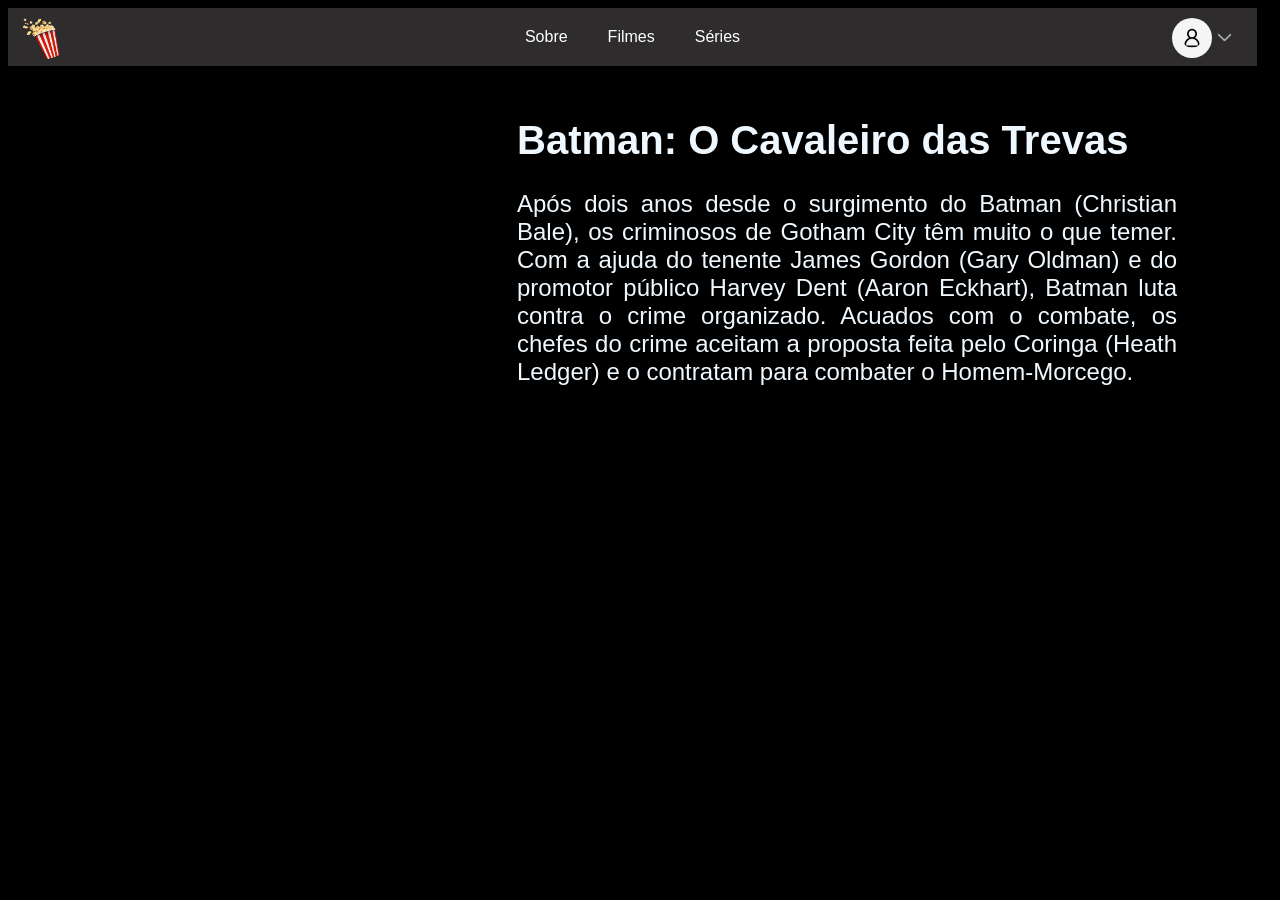
==== pages/detalhes.html @ bcc98265 "Criação das pages de sobre e detalhes" ====
<!DOCTYPE html>
<html lang="pt-br">
<head>
    <meta charset="UTF-8">
    <meta name="viewport" content="width=device-width, initial-scale=1.0">
    <title>Batman: O Cavaleiro das Trevas</title>
    <link rel="stylesheet" href="../css/style.css">
</head>
<body>
    <header>
        <nav>
            <ul class="menu">
                <li id="logo"><a href="../index.html" class="logo"><img src="../assets/logo.png" alt="ColdCorn"></a></li>
                <li><a href="/pages/sobre.html">Sobre</a></li>
                <li><a href="/pages/filmes.html">Filmes</a></li>
                <li><a href="/pages/series.html">Séries</a></li>
                <li class="perfil">
                    <img src="../assets/profile.png" alt="perfil" id="perfil-icon" >
                    <li class="menu-suspenso">
                        <a href="#" id="setinha">
                            <img src="../assets/setinha.png" >
                        </a>
                            <ul class="perfil-menu">
                                <li><a href="config">Configurações</a>
                                </li>
                                <li><a href="logout">Sair</a>
                                </li>
                            </ul>
                        </li>
                    </li>
                        
            </ul>
        </nav>
    </header>
    <div class = "descricao">
        <h1>Batman: O Cavaleiro das Trevas</h1>
        <p>Após dois anos desde o surgimento do Batman (Christian Bale), os criminosos de Gotham City têm muito o que temer. Com a ajuda do tenente James Gordon (Gary Oldman) e do promotor público Harvey Dent (Aaron Eckhart), Batman luta contra o crime organizado. Acuados com o combate, os chefes do crime aceitam a proposta feita pelo Coringa (Heath Ledger) e o contratam para combater o Homem-Morcego.</p>
    </div>
</body>
</html>
---- css/style.css ----
* {
    font-family: Arial, Helvetica, sans-serif;
}
html{
    scrollbar-gutter: stable;
}

body{
    background-color: black;
    color: aliceblue;
}
header nav ul {
    background-color: rgb(46, 44, 44);
    list-style-type: none;
    margin: 0;
    padding: 0;
    position: sticky;
    top: 0;
    width: 100%;
    display: flex;
    justify-content: center; 
}
.logo img{
    position:absolute;
    height: 50px;
    top: 5px;
    left: 10px;
}
.perfil{
    position: absolute;
    top:auto;
    right: 20px;
    }

#perfil-icon {
    height: 20px;
    border-radius: 100%;
    background-color: whitesmoke;
    position: absolute;
    top: 10px;
    right: 20px;
    padding: 10px;
    margin-right: 5px;
}
#setinha img{
    height: 15px;
    position: absolute;
    right: 25px;
    top: 22px;
}

.perfil-menu{
    display:none;
    justify-content: center;
}

.menu-suspenso:hover .perfil-menu{
    position:fixed;
    top: auto;
    right: 10px;
    display:block;
    width: 200px;
    list-style: none;
}


.menu li a {
    text-decoration: none;    
    text-align: center;
    display: block;
    padding: 20px;  
    color: white;
}
.menu > li:not(.perfil) > a{
    border-radius: 12px;
}

.menu a:not(.logo):not(#setinha):hover{
    background-color: aliceblue;
    color: black;
}
.topmovies {
    width: 100%;
    overflow-x: auto;
}
.topmovies h2{
    position:sticky;
    left:0;
    width: 100%;
}
/*.topmovies::-webkit-scrollbar{
    display: none;
    }*/
    
.topmovies-images{
    display: flex;
    flex-wrap: nowrap;
    width: max-content;
}
 .midia img{
    height:250px; 
    width:175px;
 }

 .sobre p{
    width: 100%;
    text-align: center;
    text-align: justify;
 }

 .descricao{
    margin-left: auto;
    width: 700px;
    text-align: left;
    padding-top: 25px;
    padding-right: 40px;
 }
 .descricao p{
    font-size: 24px;
    text-align: justify;
    padding-right: 40px;
 }

 .descricao h1{
    font-size: 40px;
 }
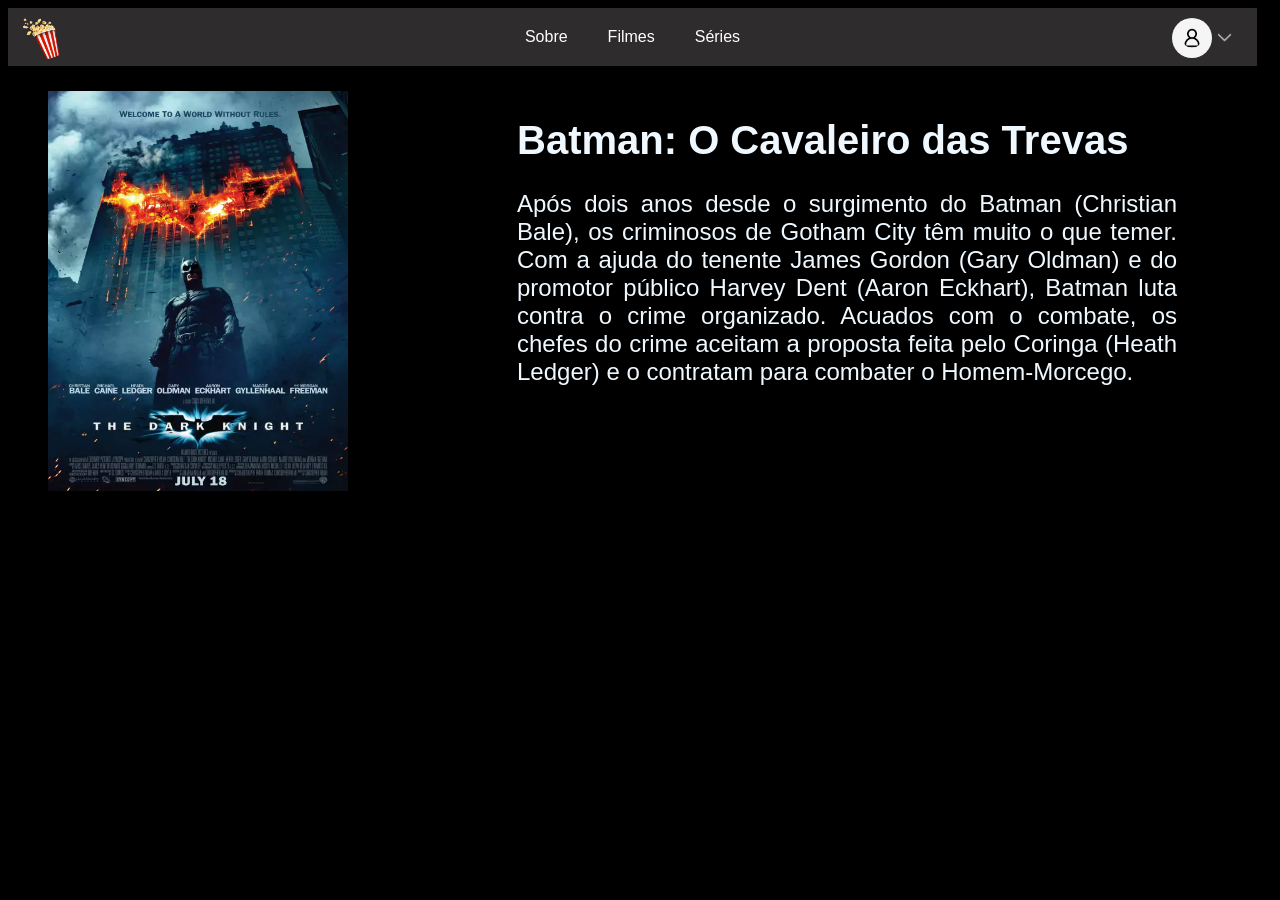
==== commit c648cd72: "terminando tela-exemplo de detalhes dos filmes" ====
--- a/pages/detalhes.html
+++ b/pages/detalhes.html
@@ -32,9 +32,12 @@
             </ul>
         </nav>
     </header>
-    <div class = "descricao">
-        <h1>Batman: O Cavaleiro das Trevas</h1>
-        <p>Após dois anos desde o surgimento do Batman (Christian Bale), os criminosos de Gotham City têm muito o que temer. Com a ajuda do tenente James Gordon (Gary Oldman) e do promotor público Harvey Dent (Aaron Eckhart), Batman luta contra o crime organizado. Acuados com o combate, os chefes do crime aceitam a proposta feita pelo Coringa (Heath Ledger) e o contratam para combater o Homem-Morcego.</p>
+    <div class="detalhes">
+        <div class="cartaz"><img src="../assets/darknight.webp" alt="Batman: O Cavaleiro das Trevas"></div>
+        <div class = "descricao">
+            <h1>Batman: O Cavaleiro das Trevas</h1>
+            <p>Após dois anos desde o surgimento do Batman (Christian Bale), os criminosos de Gotham City têm muito o que temer. Com a ajuda do tenente James Gordon (Gary Oldman) e do promotor público Harvey Dent (Aaron Eckhart), Batman luta contra o crime organizado. Acuados com o combate, os chefes do crime aceitam a proposta feita pelo Coringa (Heath Ledger) e o contratam para combater o Homem-Morcego.</p>
+        </div>
     </div>
 </body>
 </html>
--- a/css/style.css
+++ b/css/style.css
@@ -108,6 +108,18 @@
     text-align: justify;
  }
 
+ .detalhes{
+    display: flex;
+
+ }
+
+.cartaz img{
+    height: 400px;
+    width: 300px;
+    margin-left: 40px;
+    margin-top: 25px;
+ }
+
  .descricao{
     margin-left: auto;
     width: 700px;
